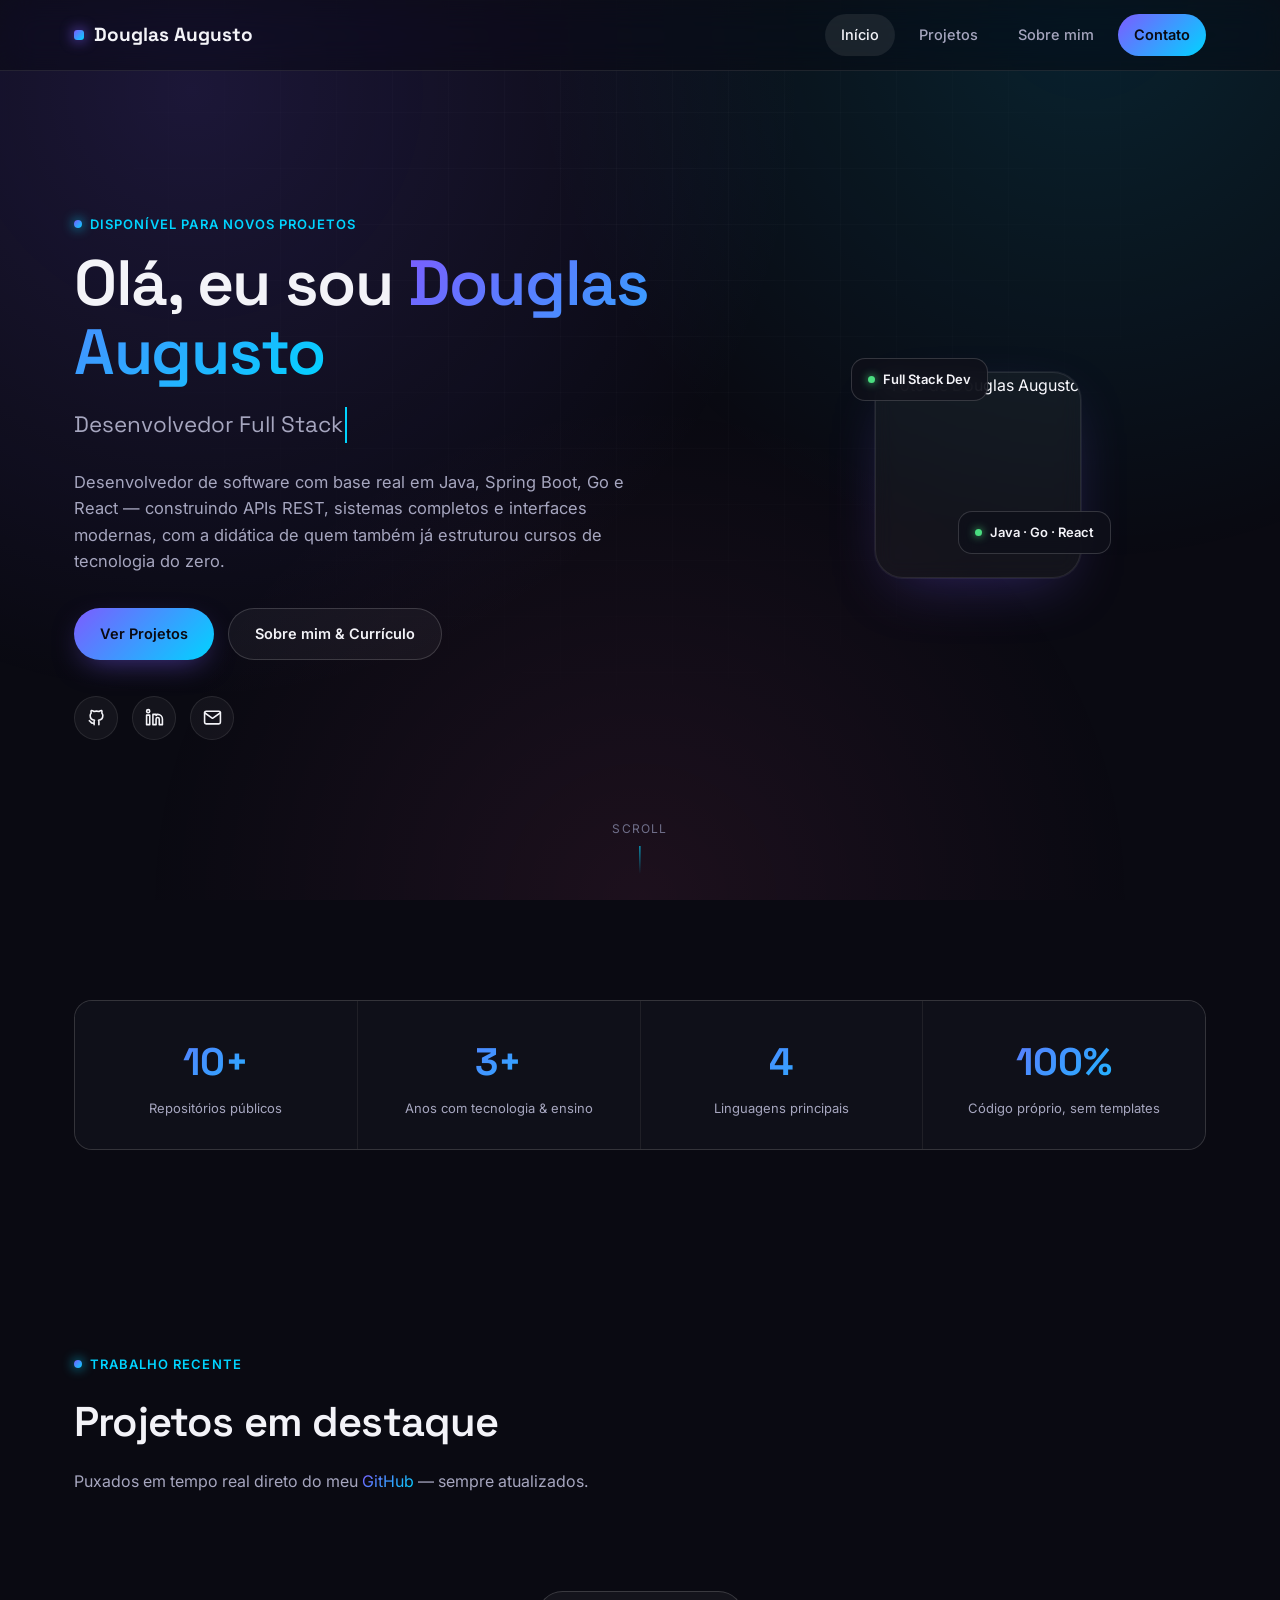
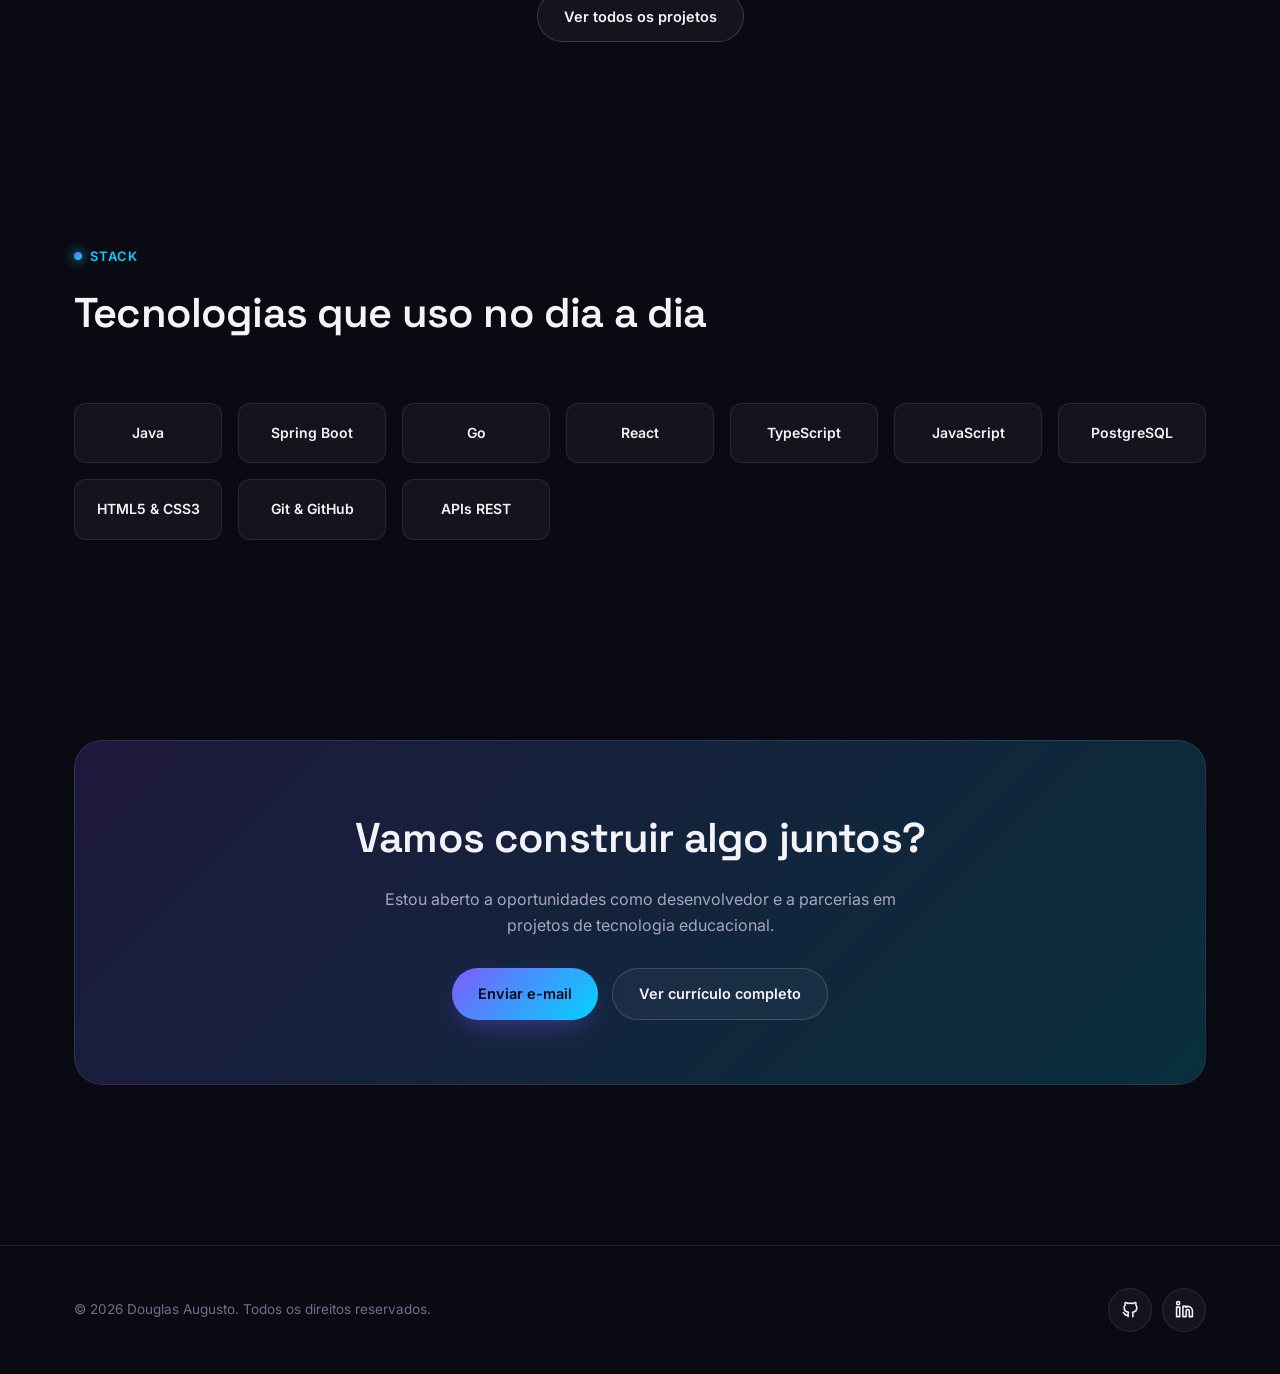
==== index.html @ 222b42fe "feat: site de portfólio moderno com projetos do GitHub em tempo real" ====
<!DOCTYPE html>
<html lang="pt-BR">
<head>
  <meta charset="UTF-8" />
  <meta name="viewport" content="width=device-width, initial-scale=1.0" />
  <title>Douglas Augusto — Desenvolvedor Full Stack</title>
  <meta name="description" content="Portfólio de Douglas Augusto, desenvolvedor full stack especializado em Java, Spring Boot, Go e React." />
  <link rel="icon" href="data:image/svg+xml,<svg xmlns=%22http://www.w3.org/2000/svg%22 viewBox=%220 0 100 100%22><rect width=%22100%22 height=%22100%22 rx=%2220%22 fill=%22%237c5cff%22/><text x=%2250%22 y=%2268%22 font-size=%2258%22 fill=%22white%22 text-anchor=%22middle%22 font-family=%22sans-serif%22>D</text></svg>" />
  <link rel="preconnect" href="https://fonts.googleapis.com" />
  <link rel="preconnect" href="https://fonts.gstatic.com" crossorigin />
  <link href="https://fonts.googleapis.com/css2?family=Inter:wght@400;500;600;700&family=Space+Grotesk:wght@500;600;700&display=swap" rel="stylesheet" />
  <link rel="stylesheet" href="css/style.css" />
</head>
<body>
  <div class="noise-grid"></div>

  <nav class="navbar">
    <div class="container">
      <a href="index.html" class="logo"><span class="dot"></span> Douglas Augusto</a>
      <div class="nav-links">
        <a href="index.html" class="active">Início</a>
        <a href="projetos.html">Projetos</a>
        <a href="sobre.html">Sobre mim</a>
        <a href="sobre.html#contato" class="nav-cta">Contato</a>
      </div>
      <button class="nav-toggle" aria-label="Abrir menu"><span></span><span></span><span></span></button>
    </div>
  </nav>

  <header class="hero">
    <div class="container hero-grid">
      <div>
        <div class="eyebrow">Disponível para novos projetos</div>
        <h1>Olá, eu sou <span class="gradient-text">Douglas Augusto</span></h1>
        <div class="role-line"><span class="typed"></span><span class="cursor">&nbsp;</span></div>
        <p class="lead">
          Desenvolvedor de software com base real em Java, Spring Boot, Go e React —
          construindo APIs REST, sistemas completos e interfaces modernas, com a didática de
          quem também já estruturou cursos de tecnologia do zero.
        </p>
        <div class="btn-row">
          <a href="projetos.html" class="btn btn-primary">Ver Projetos</a>
          <a href="sobre.html" class="btn btn-ghost">Sobre mim &amp; Currículo</a>
        </div>
        <div class="hero-social">
          <a class="icon-btn" href="https://github.com/DouglasAugusto01" target="_blank" rel="noopener" title="GitHub">
            <svg viewBox="0 0 24 24" fill="none" stroke-width="2" stroke-linecap="round" stroke-linejoin="round"><path d="M9 19c-4.3 1.4-4.3-2.5-6-3m12 5v-3.5c0-1 .1-1.4-.5-2 2.8-.3 5.5-1.4 5.5-6a4.6 4.6 0 0 0-1.3-3.2 4.2 4.2 0 0 0-.1-3.2s-1.1-.3-3.5 1.3a12.3 12.3 0 0 0-6.2 0C6.5 2.8 5.4 3.1 5.4 3.1a4.2 4.2 0 0 0-.1 3.2A4.6 4.6 0 0 0 4 9.5c0 4.6 2.7 5.7 5.5 6-.6.6-.6 1.2-.5 2V21"/></svg>
          </a>
          <a class="icon-btn" href="https://www.linkedin.com/in/douglas-augusto-967036177" target="_blank" rel="noopener" title="LinkedIn">
            <svg viewBox="0 0 24 24" fill="none" stroke-width="2" stroke-linecap="round" stroke-linejoin="round"><path d="M16 8a6 6 0 0 1 6 6v7h-4v-7a2 2 0 0 0-2-2 2 2 0 0 0-2 2v7h-4V8h4v1.5A5 5 0 0 1 16 8z"/><rect x="2" y="9" width="4" height="12"/><circle cx="4" cy="4" r="2"/></svg>
          </a>
          <a class="icon-btn" href="mailto:dodo.augusto1998@gmail.com" title="E-mail">
            <svg viewBox="0 0 24 24" fill="none" stroke-width="2" stroke-linecap="round" stroke-linejoin="round"><path d="M4 4h16v16H4z" opacity="0"/><path d="M22 6c0-1.1-.9-2-2-2H4a2 2 0 0 0-2 2v12a2 2 0 0 0 2 2h16a2 2 0 0 0 2-2V6z"/><path d="m22 6-10 7L2 6"/></svg>
          </a>
        </div>
      </div>
      <div class="hero-visual">
        <div class="orbit-card">
          <img src="https://avatars.githubusercontent.com/u/127066100?v=4" alt="Foto de Douglas Augusto" loading="eager" />
        </div>
        <div class="orbit-badge badge-1"><span class="led"></span> Full Stack Dev</div>
        <div class="orbit-badge badge-2"><span class="led"></span> Java · Go · React</div>
      </div>
    </div>
    <div class="scroll-cue"><span>scroll</span><span class="line"></span></div>
  </header>

  <section>
    <div class="container reveal">
      <div class="stats-bar">
        <div class="stat"><div class="num" data-count="10" data-suffix="+">0</div><div class="label">Repositórios públicos</div></div>
        <div class="stat"><div class="num" data-count="3" data-suffix="+">0</div><div class="label">Anos com tecnologia &amp; ensino</div></div>
        <div class="stat"><div class="num" data-count="4">0</div><div class="label">Linguagens principais</div></div>
        <div class="stat"><div class="num" data-count="100" data-suffix="%">0</div><div class="label">Código próprio, sem templates</div></div>
      </div>
    </div>
  </section>

  <section id="projetos">
    <div class="container">
      <div class="section-head reveal">
        <div class="eyebrow">Trabalho recente</div>
        <h2>Projetos em destaque</h2>
        <p>Puxados em tempo real direto do meu <a class="gradient-text" href="https://github.com/DouglasAugusto01" target="_blank" rel="noopener">GitHub</a> — sempre atualizados.</p>
      </div>
      <div class="grid-3 projects-grid" data-featured-projects>
        <div class="skeleton"></div>
        <div class="skeleton"></div>
        <div class="skeleton"></div>
      </div>
      <div style="text-align:center; margin-top: 40px;" class="reveal">
        <a href="projetos.html" class="btn btn-ghost">Ver todos os projetos</a>
      </div>
    </div>
  </section>

  <section>
    <div class="container">
      <div class="section-head reveal">
        <div class="eyebrow">Stack</div>
        <h2>Tecnologias que uso no dia a dia</h2>
      </div>
      <div class="tech-grid reveal">
        <div class="tech-pill">Java</div>
        <div class="tech-pill">Spring Boot</div>
        <div class="tech-pill">Go</div>
        <div class="tech-pill">React</div>
        <div class="tech-pill">TypeScript</div>
        <div class="tech-pill">JavaScript</div>
        <div class="tech-pill">PostgreSQL</div>
        <div class="tech-pill">HTML5 &amp; CSS3</div>
        <div class="tech-pill">Git &amp; GitHub</div>
        <div class="tech-pill">APIs REST</div>
      </div>
    </div>
  </section>

  <section>
    <div class="container">
      <div class="cta-band reveal">
        <h2>Vamos construir algo juntos?</h2>
        <p>Estou aberto a oportunidades como desenvolvedor e a parcerias em projetos de tecnologia educacional.</p>
        <div class="btn-row">
          <a href="mailto:dodo.augusto1998@gmail.com" class="btn btn-primary">Enviar e-mail</a>
          <a href="sobre.html" class="btn btn-ghost">Ver currículo completo</a>
        </div>
      </div>
    </div>
  </section>

  <footer>
    <div class="container footer-row">
      <p>&copy; <span id="year"></span> Douglas Augusto. Todos os direitos reservados.</p>
      <div class="footer-social">
        <a class="icon-btn" href="https://github.com/DouglasAugusto01" target="_blank" rel="noopener" title="GitHub">
          <svg viewBox="0 0 24 24" fill="none" stroke-width="2" stroke-linecap="round" stroke-linejoin="round"><path d="M9 19c-4.3 1.4-4.3-2.5-6-3m12 5v-3.5c0-1 .1-1.4-.5-2 2.8-.3 5.5-1.4 5.5-6a4.6 4.6 0 0 0-1.3-3.2 4.2 4.2 0 0 0-.1-3.2s-1.1-.3-3.5 1.3a12.3 12.3 0 0 0-6.2 0C6.5 2.8 5.4 3.1 5.4 3.1a4.2 4.2 0 0 0-.1 3.2A4.6 4.6 0 0 0 4 9.5c0 4.6 2.7 5.7 5.5 6-.6.6-.6 1.2-.5 2V21"/></svg>
        </a>
        <a class="icon-btn" href="https://www.linkedin.com/in/douglas-augusto-967036177" target="_blank" rel="noopener" title="LinkedIn">
          <svg viewBox="0 0 24 24" fill="none" stroke-width="2" stroke-linecap="round" stroke-linejoin="round"><path d="M16 8a6 6 0 0 1 6 6v7h-4v-7a2 2 0 0 0-2-2 2 2 0 0 0-2 2v7h-4V8h4v1.5A5 5 0 0 1 16 8z"/><rect x="2" y="9" width="4" height="12"/><circle cx="4" cy="4" r="2"/></svg>
        </a>
      </div>
    </div>
  </footer>

  <script>document.getElementById("year").textContent = new Date().getFullYear();</script>
  <script src="js/main.js"></script>
  <script src="js/projects.js"></script>
</body>
</html>
---- css/style.css ----
/* ========================================================
   Douglas Augusto — Portfolio
   ======================================================== */

:root {
  --bg: #0a0a12;
  --bg-alt: #0f1019;
  --surface: rgba(255, 255, 255, 0.045);
  --surface-strong: rgba(255, 255, 255, 0.08);
  --border: rgba(255, 255, 255, 0.09);
  --border-strong: rgba(255, 255, 255, 0.16);
  --text: #f3f3f8;
  --text-dim: #a6a6bf;
  --text-dimmer: #6f6f8a;
  --accent-1: #7c5cff;
  --accent-2: #00d4ff;
  --accent-3: #ff5ca8;
  --gradient: linear-gradient(135deg, var(--accent-1), var(--accent-2));
  --gradient-soft: linear-gradient(135deg, rgba(124, 92, 255, 0.18), rgba(0, 212, 255, 0.18));
  --radius: 18px;
  --radius-sm: 12px;
  --maxw: 1180px;
  --font-head: "Space Grotesk", "Inter", sans-serif;
  --font-body: "Inter", sans-serif;
  --shadow-glow: 0 0 0 1px rgba(255,255,255,0.06), 0 20px 60px -20px rgba(124, 92, 255, 0.35);
}

* { box-sizing: border-box; }
html { scroll-behavior: smooth; }

body {
  margin: 0;
  background: var(--bg);
  color: var(--text);
  font-family: var(--font-body);
  line-height: 1.6;
  -webkit-font-smoothing: antialiased;
  overflow-x: hidden;
}

body::before {
  content: "";
  position: fixed;
  inset: 0;
  z-index: -2;
  background:
    radial-gradient(circle at 15% 10%, rgba(124, 92, 255, 0.16), transparent 45%),
    radial-gradient(circle at 85% 0%, rgba(0, 212, 255, 0.12), transparent 40%),
    radial-gradient(circle at 50% 100%, rgba(255, 92, 168, 0.08), transparent 45%);
  pointer-events: none;
}

.noise-grid {
  position: fixed;
  inset: 0;
  z-index: -1;
  background-image:
    linear-gradient(rgba(255,255,255,0.025) 1px, transparent 1px),
    linear-gradient(90deg, rgba(255,255,255,0.025) 1px, transparent 1px);
  background-size: 56px 56px;
  mask-image: radial-gradient(circle at 50% 20%, black 0%, transparent 70%);
  pointer-events: none;
}

img { max-width: 100%; display: block; }
a { color: inherit; text-decoration: none; }
ul { margin: 0; padding: 0; }
li { list-style: none; }

.container {
  width: 100%;
  max-width: var(--maxw);
  margin: 0 auto;
  padding: 0 24px;
}

h1, h2, h3, h4 { font-family: var(--font-head); font-weight: 600; margin: 0; letter-spacing: -0.02em; }

.gradient-text {
  background: var(--gradient);
  -webkit-background-clip: text;
  background-clip: text;
  color: transparent;
}

.eyebrow {
  display: inline-flex;
  align-items: center;
  gap: 8px;
  font-size: 13px;
  font-weight: 600;
  letter-spacing: 0.08em;
  text-transform: uppercase;
  color: var(--accent-2);
  margin-bottom: 14px;
}
.eyebrow::before {
  content: "";
  width: 8px;
  height: 8px;
  border-radius: 50%;
  background: var(--gradient);
  box-shadow: 0 0 12px var(--accent-2);
}

/* ---------- Navbar ---------- */
.navbar {
  position: fixed;
  top: 0;
  left: 0;
  right: 0;
  z-index: 100;
  background: rgba(10, 10, 18, 0.55);
  backdrop-filter: blur(16px) saturate(140%);
  border-bottom: 1px solid var(--border);
  transition: background 0.3s ease;
}
.navbar .container {
  display: flex;
  align-items: center;
  justify-content: space-between;
  height: 70px;
}
.logo {
  font-family: var(--font-head);
  font-weight: 700;
  font-size: 19px;
  display: flex;
  align-items: center;
  gap: 10px;
}
.logo .dot {
  width: 10px;
  height: 10px;
  border-radius: 3px;
  background: var(--gradient);
  box-shadow: 0 0 14px var(--accent-1);
}
.nav-links {
  display: flex;
  align-items: center;
  gap: 8px;
}
.nav-links a {
  font-size: 14.5px;
  font-weight: 500;
  color: var(--text-dim);
  padding: 9px 16px;
  border-radius: 999px;
  transition: all 0.25s ease;
}
.nav-links a:hover { color: var(--text); background: var(--surface); }
.nav-links a.active { color: var(--text); background: var(--surface-strong); }
.nav-cta {
  background: var(--gradient);
  color: #0a0a12 !important;
  font-weight: 600 !important;
}
.nav-cta:hover { filter: brightness(1.08); background: var(--gradient) !important; }

.nav-toggle {
  display: none;
  flex-direction: column;
  gap: 5px;
  background: none;
  border: none;
  cursor: pointer;
  padding: 8px;
}
.nav-toggle span {
  width: 22px;
  height: 2px;
  background: var(--text);
  border-radius: 2px;
  transition: 0.25s ease;
}

/* ---------- Buttons ---------- */
.btn {
  display: inline-flex;
  align-items: center;
  gap: 8px;
  padding: 13px 26px;
  border-radius: 999px;
  font-weight: 600;
  font-size: 14.5px;
  cursor: pointer;
  border: 1px solid var(--border-strong);
  transition: all 0.25s ease;
  white-space: nowrap;
}
.btn-primary {
  background: var(--gradient);
  color: #0a0a12;
  border: none;
  box-shadow: 0 10px 30px -10px rgba(124, 92, 255, 0.55);
}
.btn-primary:hover { transform: translateY(-2px); box-shadow: 0 14px 36px -10px rgba(124, 92, 255, 0.7); }
.btn-ghost {
  background: var(--surface);
  color: var(--text);
}
.btn-ghost:hover { background: var(--surface-strong); transform: translateY(-2px); }
.btn-row { display: flex; gap: 14px; flex-wrap: wrap; }

/* ---------- Hero ---------- */
.hero {
  min-height: 100vh;
  display: flex;
  align-items: center;
  padding-top: 110px;
  padding-bottom: 60px;
}
.hero-grid {
  display: grid;
  grid-template-columns: 1.15fr 0.85fr;
  gap: 60px;
  align-items: center;
}
.hero h1 {
  font-size: clamp(2.4rem, 5vw, 4rem);
  line-height: 1.08;
  margin-bottom: 20px;
}
.hero .role-line {
  font-size: clamp(1.1rem, 2vw, 1.4rem);
  color: var(--text-dim);
  margin-bottom: 26px;
  min-height: 1.6em;
  font-family: var(--font-head);
}
.role-line .cursor {
  display: inline-block;
  width: 2px;
  background: var(--accent-2);
  margin-left: 2px;
  animation: blink 1s step-end infinite;
}
@keyframes blink { 50% { opacity: 0; } }

.hero p.lead {
  color: var(--text-dim);
  max-width: 560px;
  font-size: 16.5px;
  margin-bottom: 34px;
}

.hero-social {
  display: flex;
  gap: 14px;
  margin-top: 36px;
}
.icon-btn {
  width: 44px;
  height: 44px;
  display: flex;
  align-items: center;
  justify-content: center;
  border-radius: 50%;
  background: var(--surface);
  border: 1px solid var(--border);
  transition: all 0.25s ease;
}
.icon-btn:hover { background: var(--surface-strong); transform: translateY(-3px); border-color: var(--accent-2); }
.icon-btn svg { width: 19px; height: 19px; stroke: var(--text); }

.hero-visual {
  position: relative;
  aspect-ratio: 1;
  max-width: 420px;
  margin: 0 auto;
}
.orbit-card {
  position: relative;
  width: 100%;
  height: 100%;
  border-radius: 28px;
  background: var(--surface);
  border: 1px solid var(--border);
  backdrop-filter: blur(10px);
  overflow: hidden;
  box-shadow: var(--shadow-glow);
}
.orbit-card img {
  width: 100%;
  height: 100%;
  object-fit: cover;
  filter: grayscale(0.1) contrast(1.05);
}
.orbit-badge {
  position: absolute;
  padding: 10px 16px;
  border-radius: 14px;
  background: rgba(15, 16, 25, 0.85);
  border: 1px solid var(--border-strong);
  backdrop-filter: blur(12px);
  font-size: 13px;
  font-weight: 600;
  display: flex;
  align-items: center;
  gap: 8px;
  animation: float 6s ease-in-out infinite;
}
.orbit-badge span.led { width: 7px; height: 7px; border-radius: 50%; background: #4ade80; box-shadow: 0 0 8px #4ade80; }
.badge-1 { top: -14px; left: -24px; animation-delay: 0s; }
.badge-2 { bottom: 24px; right: -30px; animation-delay: 1.4s; }
@keyframes float {
  0%, 100% { transform: translateY(0px); }
  50% { transform: translateY(-10px); }
}

.scroll-cue {
  position: absolute;
  bottom: 26px;
  left: 50%;
  transform: translateX(-50%);
  font-size: 12px;
  color: var(--text-dimmer);
  display: flex;
  flex-direction: column;
  align-items: center;
  gap: 8px;
  letter-spacing: 0.1em;
  text-transform: uppercase;
}
.scroll-cue .line {
  width: 1px;
  height: 28px;
  background: linear-gradient(var(--accent-2), transparent);
  animation: scrolldown 1.8s ease-in-out infinite;
}
@keyframes scrolldown { 0% { transform: scaleY(0); opacity: 0;} 40% {transform: scaleY(1); opacity:1;} 100% {transform: scaleY(1); opacity: 0;} }

/* ---------- Section shells ---------- */
section { padding: 100px 0; position: relative; }
.section-head { max-width: 640px; margin-bottom: 56px; }
.section-head h2 { font-size: clamp(1.8rem, 3.4vw, 2.6rem); }
.section-head p { color: var(--text-dim); margin-top: 14px; font-size: 16px; }

/* ---------- Stats ---------- */
.stats-bar {
  display: grid;
  grid-template-columns: repeat(4, 1fr);
  gap: 1px;
  background: var(--border);
  border: 1px solid var(--border);
  border-radius: var(--radius);
  overflow: hidden;
}
.stat {
  background: var(--bg-alt);
  padding: 30px 20px;
  text-align: center;
}
.stat .num {
  font-family: var(--font-head);
  font-size: clamp(1.8rem, 3vw, 2.4rem);
  font-weight: 700;
  background: var(--gradient);
  -webkit-background-clip: text;
  background-clip: text;
  color: transparent;
}
.stat .label { color: var(--text-dim); font-size: 13px; margin-top: 6px; }

/* ---------- Cards grid ---------- */
.grid-3 { display: grid; grid-template-columns: repeat(3, 1fr); gap: 24px; }
.grid-2 { display: grid; grid-template-columns: repeat(2, 1fr); gap: 24px; }

.card {
  background: var(--surface);
  border: 1px solid var(--border);
  border-radius: var(--radius);
  padding: 28px;
  transition: all 0.3s ease;
  position: relative;
  overflow: hidden;
}
.card:hover {
  border-color: var(--border-strong);
  transform: translateY(-4px);
  box-shadow: var(--shadow-glow);
}
.card-top { display: flex; align-items: flex-start; justify-content: space-between; gap: 10px; margin-bottom: 16px; }
.card-icon {
  width: 42px; height: 42px;
  border-radius: 12px;
  display: flex; align-items: center; justify-content: center;
  background: var(--gradient-soft);
  flex-shrink: 0;
}
.card-icon svg { width: 20px; height: 20px; stroke: var(--text); }
.card h3 { font-size: 18px; margin-bottom: 8px; }
.card p { color: var(--text-dim); font-size: 14.5px; }

.lang-dot { width: 9px; height: 9px; border-radius: 50%; display: inline-block; margin-right: 6px; }
.tag {
  display: inline-flex;
  align-items: center;
  font-size: 12px;
  font-weight: 600;
  padding: 5px 11px;
  border-radius: 999px;
  background: var(--surface-strong);
  border: 1px solid var(--border);
  color: var(--text-dim);
}
.tag-row { display: flex; gap: 8px; flex-wrap: wrap; margin-top: 16px; }

.project-links { display: flex; gap: 10px; margin-top: 20px; }
.project-links a {
  font-size: 13px;
  font-weight: 600;
  display: flex;
  align-items: center;
  gap: 6px;
  color: var(--text-dim);
  padding: 8px 14px;
  border-radius: 999px;
  border: 1px solid var(--border);
  transition: all 0.2s ease;
}
.project-links a:hover { color: var(--text); border-color: var(--accent-2); }
.project-links svg { width: 14px; height: 14px; }

/* ---------- Tech stack ---------- */
.tech-grid {
  display: grid;
  grid-template-columns: repeat(auto-fit, minmax(130px, 1fr));
  gap: 16px;
}
.tech-pill {
  background: var(--surface);
  border: 1px solid var(--border);
  border-radius: var(--radius-sm);
  padding: 18px 16px;
  text-align: center;
  font-weight: 600;
  font-size: 14px;
  transition: all 0.25s ease;
}
.tech-pill:hover { border-color: var(--accent-2); transform: translateY(-3px); color: var(--accent-2); }

/* ---------- CTA band ---------- */
.cta-band {
  border-radius: 28px;
  background: var(--gradient-soft);
  border: 1px solid var(--border);
  padding: 64px 48px;
  text-align: center;
  position: relative;
  overflow: hidden;
}
.cta-band h2 { font-size: clamp(1.8rem, 3.6vw, 2.6rem); margin-bottom: 16px; }
.cta-band p { color: var(--text-dim); max-width: 520px; margin: 0 auto 30px; }
.cta-band .btn-row { justify-content: center; }

/* ---------- Footer ---------- */
footer {
  border-top: 1px solid var(--border);
  padding: 40px 0;
  margin-top: 60px;
}
.footer-row {
  display: flex;
  align-items: center;
  justify-content: space-between;
  flex-wrap: wrap;
  gap: 16px;
}
.footer-row p { color: var(--text-dimmer); font-size: 13.5px; }
.footer-social { display: flex; gap: 10px; }

/* ---------- Reveal on scroll ---------- */
.reveal { opacity: 0; transform: translateY(24px); transition: opacity 0.7s ease, transform 0.7s ease; }
.reveal.in-view { opacity: 1; transform: translateY(0); }

/* ---------- Page header (Projetos / Sobre) ---------- */
.page-hero {
  padding-top: 150px;
  padding-bottom: 50px;
}
.page-hero h1 { font-size: clamp(2.2rem, 4.4vw, 3.4rem); margin-bottom: 14px; }
.page-hero p { color: var(--text-dim); max-width: 600px; font-size: 16.5px; }

/* ---------- Projects page ---------- */
.filter-row {
  display: flex;
  gap: 10px;
  flex-wrap: wrap;
  margin: 40px 0 44px;
}
.filter-btn {
  padding: 9px 18px;
  border-radius: 999px;
  border: 1px solid var(--border);
  background: var(--surface);
  color: var(--text-dim);
  font-size: 13.5px;
  font-weight: 600;
  cursor: pointer;
  transition: all 0.2s ease;
}
.filter-btn:hover { color: var(--text); }
.filter-btn.active { background: var(--gradient); color: #0a0a12; border: none; }

.projects-grid {
  display: grid;
  grid-template-columns: repeat(3, 1fr);
  gap: 22px;
}
.proj-card { display: flex; flex-direction: column; justify-content: space-between; min-height: 230px; }
.proj-card.hidden { display: none; }

.skeleton {
  background: var(--surface);
  border: 1px solid var(--border);
  border-radius: var(--radius);
  height: 230px;
  position: relative;
  overflow: hidden;
}
.skeleton::after {
  content: "";
  position: absolute;
  inset: 0;
  background: linear-gradient(90deg, transparent, rgba(255,255,255,0.05), transparent);
  animation: shimmer 1.4s infinite;
}
@keyframes shimmer { 0% { transform: translateX(-100%); } 100% { transform: translateX(100%); } }

.state-msg {
  text-align: center;
  padding: 60px 20px;
  color: var(--text-dim);
  display: none;
}
.state-msg.visible { display: block; }
.state-msg a { color: var(--accent-2); font-weight: 600; }

/* ---------- Sobre / CV page ---------- */
.about-grid {
  display: grid;
  grid-template-columns: 300px 1fr;
  gap: 48px;
  align-items: start;
}
.profile-card {
  background: var(--surface);
  border: 1px solid var(--border);
  border-radius: var(--radius);
  padding: 30px;
  text-align: center;
  position: sticky;
  top: 100px;
}
.profile-card img {
  width: 120px;
  height: 120px;
  border-radius: 50%;
  margin: 0 auto 18px;
  border: 3px solid var(--border-strong);
}
.profile-card h3 { font-size: 20px; margin-bottom: 4px; }
.profile-card .role { color: var(--accent-2); font-size: 13.5px; font-weight: 600; margin-bottom: 18px; }
.profile-meta { text-align: left; display: flex; flex-direction: column; gap: 12px; margin-bottom: 22px; font-size: 13.5px; color: var(--text-dim); }
.profile-meta div { display: flex; gap: 10px; align-items: center; }
.profile-meta svg { width: 16px; height: 16px; flex-shrink: 0; stroke: var(--accent-2); }

.cv-section { margin-bottom: 46px; }
.cv-section h2 { font-size: 22px; margin-bottom: 18px; display: flex; align-items: center; gap: 10px; }
.cv-section h2::before {
  content: "";
  width: 4px;
  height: 22px;
  border-radius: 3px;
  background: var(--gradient);
}
.cv-section p.body-text { color: var(--text-dim); font-size: 15.5px; line-height: 1.75; }
.cv-section ul.bullets { display: flex; flex-direction: column; gap: 10px; margin-top: 4px; }
.cv-section ul.bullets li {
  color: var(--text-dim);
  font-size: 15px;
  padding-left: 20px;
  position: relative;
  line-height: 1.6;
}
.cv-section ul.bullets li::before {
  content: "";
  position: absolute;
  left: 0;
  top: 9px;
  width: 7px;
  height: 7px;
  border-radius: 50%;
  background: var(--gradient);
}

.skill-group { margin-bottom: 20px; }
.skill-group h4 { font-size: 14px; color: var(--text); margin-bottom: 10px; }

.timeline { position: relative; padding-left: 26px; border-left: 2px solid var(--border); display: flex; flex-direction: column; gap: 34px; }
.timeline-item { position: relative; }
.timeline-item::before {
  content: "";
  position: absolute;
  left: -32px;
  top: 4px;
  width: 12px;
  height: 12px;
  border-radius: 50%;
  background: var(--gradient);
  box-shadow: 0 0 0 4px var(--bg);
}
.timeline-item .role-row {
  display: flex;
  align-items: baseline;
  justify-content: space-between;
  flex-wrap: wrap;
  gap: 8px;
  margin-bottom: 6px;
}
.timeline-item h4 { font-size: 16.5px; }
.timeline-item .place { color: var(--accent-2); font-weight: 500; font-size: 14.5px; }
.timeline-item .dates { color: var(--text-dimmer); font-size: 13px; font-style: italic; white-space: nowrap; }
.timeline-item ul.bullets { margin-top: 10px; }

.edu-item { display: flex; justify-content: space-between; gap: 10px; flex-wrap: wrap; padding: 16px 0; border-bottom: 1px solid var(--border); }
.edu-item:last-child { border-bottom: none; }
.edu-item .course { font-weight: 600; font-size: 15.5px; }
.edu-item .place { color: var(--text-dim); font-size: 14px; }
.edu-item .status { font-size: 12.5px; color: var(--accent-2); font-weight: 600; }

/* ---------- Responsive ---------- */
@media (max-width: 980px) {
  .hero-grid { grid-template-columns: 1fr; }
  .hero-visual { max-width: 320px; margin-top: 20px; }
  .grid-3, .projects-grid { grid-template-columns: repeat(2, 1fr); }
  .about-grid { grid-template-columns: 1fr; }
  .profile-card { position: static; }
  .stats-bar { grid-template-columns: repeat(2, 1fr); }
}

@media (max-width: 720px) {
  .nav-links { position: fixed; top: 70px; left: 0; right: 0; background: rgba(10,10,18,0.97); backdrop-filter: blur(16px); flex-direction: column; align-items: stretch; padding: 16px; gap: 6px; border-bottom: 1px solid var(--border); transform: translateY(-110%); opacity: 0; transition: all 0.3s ease; pointer-events: none; }
  .nav-links.open { transform: translateY(0); opacity: 1; pointer-events: auto; }
  .nav-links a { text-align: center; padding: 12px; }
  .nav-toggle { display: flex; }
  .grid-3, .projects-grid, .grid-2 { grid-template-columns: 1fr; }
  section { padding: 70px 0; }
  .cta-band { padding: 44px 24px; }
  .btn-row { flex-direction: column; }
  .btn { justify-content: center; }
}

/* ---------- Print (CV) ---------- */
@media print {
  .navbar, footer, .profile-meta svg, .scroll-cue, .noise-grid { display: none !important; }
  body { background: #fff; color: #111; }
  body::before { display: none; }
  .profile-card, .card, .cv-section, .timeline-item::before { background: #fff; box-shadow: none; }
  .page-hero { padding-top: 10px; }
  a { color: #111; }
}
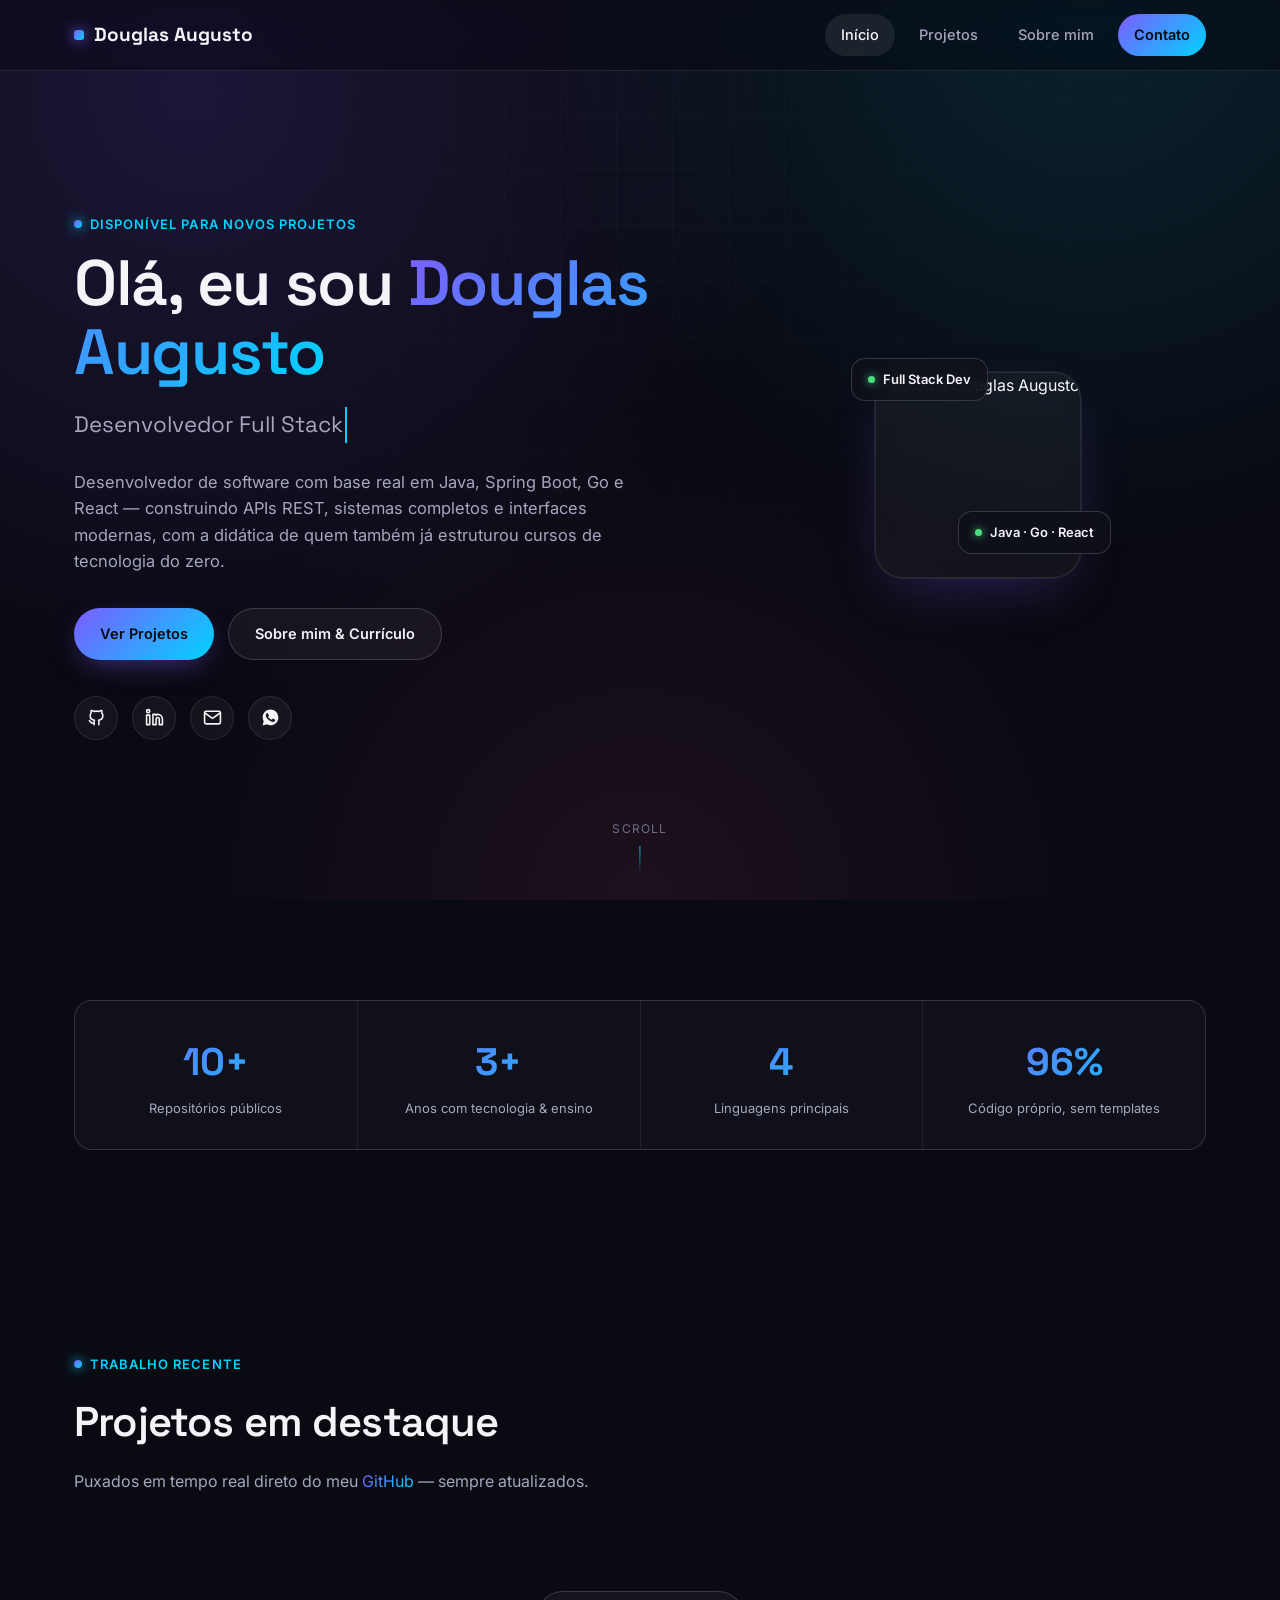
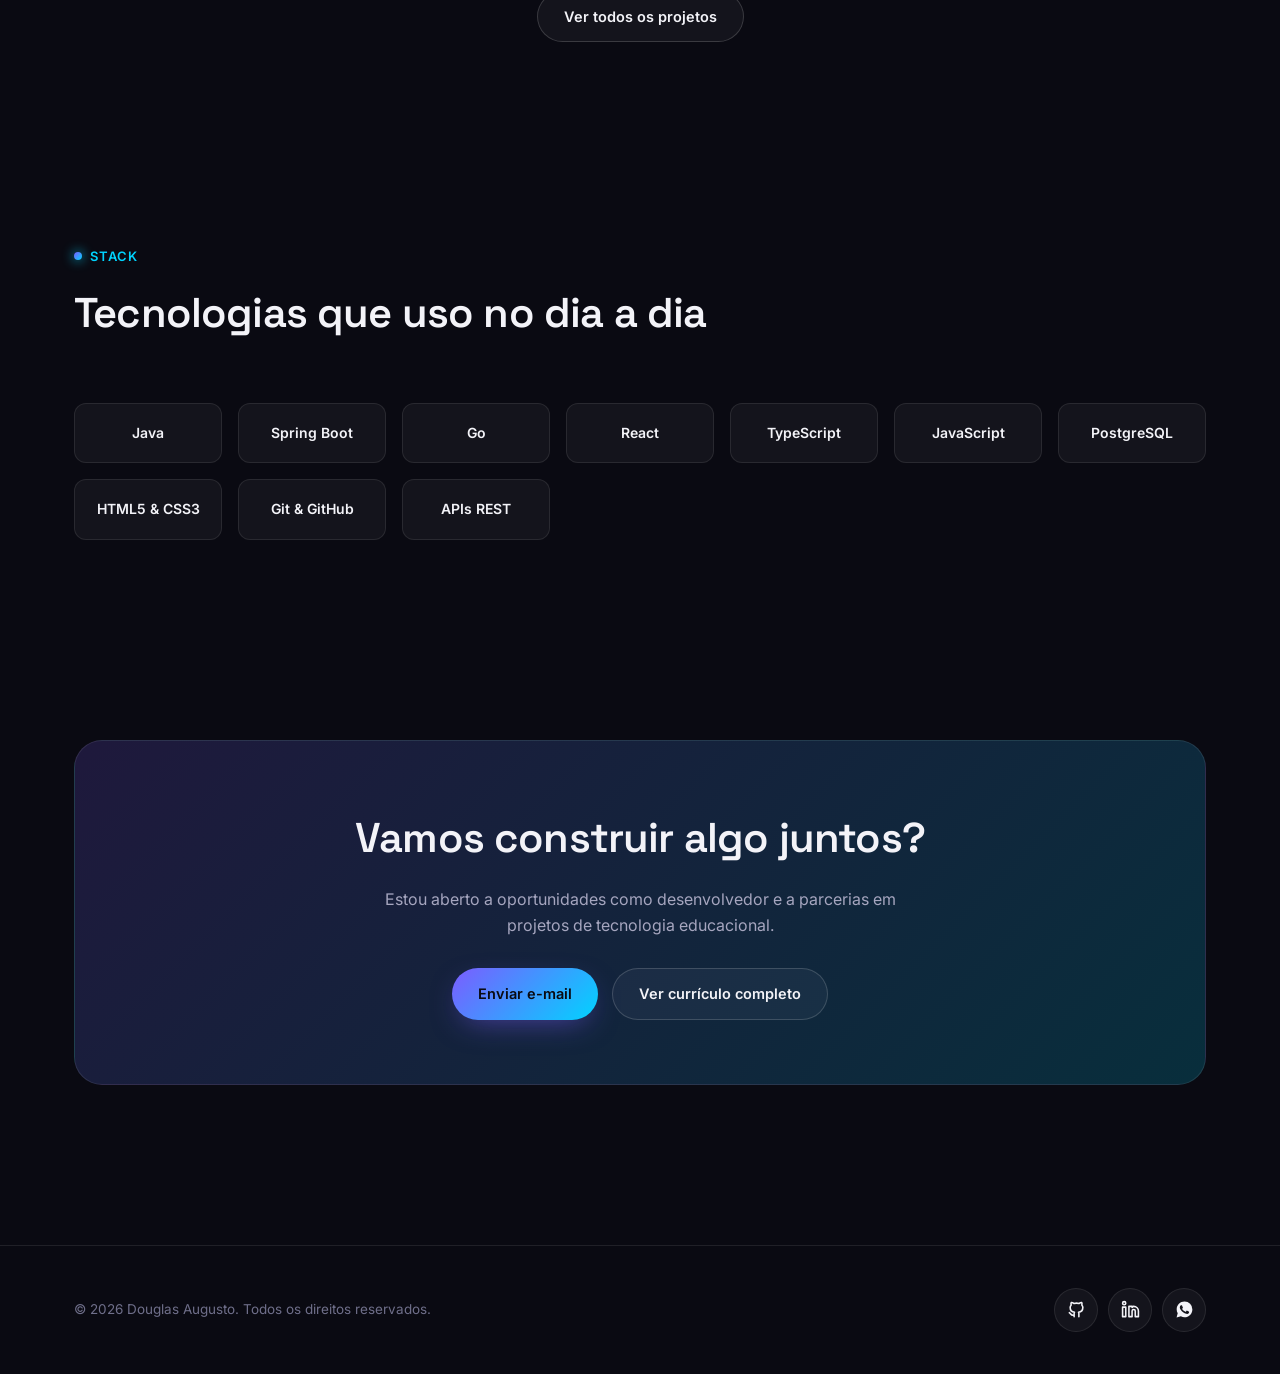
==== commit 16bc9479: "feat: adiciona WhatsApp como forma de contato" ====
--- a/index.html
+++ b/index.html
@@ -51,6 +51,9 @@
           </a>
           <a class="icon-btn" href="mailto:dodo.augusto1998@gmail.com" title="E-mail">
             <svg viewBox="0 0 24 24" fill="none" stroke-width="2" stroke-linecap="round" stroke-linejoin="round"><path d="M4 4h16v16H4z" opacity="0"/><path d="M22 6c0-1.1-.9-2-2-2H4a2 2 0 0 0-2 2v12a2 2 0 0 0 2 2h16a2 2 0 0 0 2-2V6z"/><path d="m22 6-10 7L2 6"/></svg>
+          </a>
+          <a class="icon-btn" href="https://wa.me/5521968968215" target="_blank" rel="noopener" title="WhatsApp">
+            <svg viewBox="0 0 24 24" style="fill:var(--text);stroke:none;"><path d="M12.04 2C6.58 2 2.13 6.45 2.13 11.91c0 1.69.44 3.33 1.28 4.78L2 22l5.44-1.38a9.86 9.86 0 0 0 4.6 1.17h.01c5.46 0 9.9-4.45 9.9-9.91A9.82 9.82 0 0 0 12.04 2zm5.6 14.14c-.24.68-1.19 1.24-1.95 1.4-.52.11-1.2.2-3.48-.75-2.92-1.21-4.8-4.17-4.95-4.37-.14-.2-1.18-1.57-1.18-3 0-1.42.75-2.12 1.01-2.41.26-.29.57-.36.76-.36.19 0 .38 0 .55.01.17.01.41-.07.64.49.24.58.81 2 .88 2.14.07.14.12.31.02.5-.1.19-.15.31-.29.48-.14.17-.3.37-.43.5-.14.14-.29.29-.12.57.17.29.76 1.26 1.64 2.04 1.13 1 2.08 1.31 2.37 1.46.29.14.46.12.63-.07.17-.19.73-.85.93-1.14.19-.29.38-.24.64-.14.26.1 1.65.78 1.93.92.29.14.48.21.55.33.07.12.07.69-.17 1.37z"/></svg>
           </a>
         </div>
       </div>
@@ -138,6 +141,9 @@
         <a class="icon-btn" href="https://www.linkedin.com/in/douglas-augusto-967036177" target="_blank" rel="noopener" title="LinkedIn">
           <svg viewBox="0 0 24 24" fill="none" stroke-width="2" stroke-linecap="round" stroke-linejoin="round"><path d="M16 8a6 6 0 0 1 6 6v7h-4v-7a2 2 0 0 0-2-2 2 2 0 0 0-2 2v7h-4V8h4v1.5A5 5 0 0 1 16 8z"/><rect x="2" y="9" width="4" height="12"/><circle cx="4" cy="4" r="2"/></svg>
         </a>
+        <a class="icon-btn" href="https://wa.me/5521968968215" target="_blank" rel="noopener" title="WhatsApp">
+          <svg viewBox="0 0 24 24" style="fill:var(--text);stroke:none;"><path d="M12.04 2C6.58 2 2.13 6.45 2.13 11.91c0 1.69.44 3.33 1.28 4.78L2 22l5.44-1.38a9.86 9.86 0 0 0 4.6 1.17h.01c5.46 0 9.9-4.45 9.9-9.91A9.82 9.82 0 0 0 12.04 2zm5.6 14.14c-.24.68-1.19 1.24-1.95 1.4-.52.11-1.2.2-3.48-.75-2.92-1.21-4.8-4.17-4.95-4.37-.14-.2-1.18-1.57-1.18-3 0-1.42.75-2.12 1.01-2.41.26-.29.57-.36.76-.36.19 0 .38 0 .55.01.17.01.41-.07.64.49.24.58.81 2 .88 2.14.07.14.12.31.02.5-.1.19-.15.31-.29.48-.14.17-.3.37-.43.5-.14.14-.29.29-.12.57.17.29.76 1.26 1.64 2.04 1.13 1 2.08 1.31 2.37 1.46.29.14.46.12.63-.07.17-.19.73-.85.93-1.14.19-.29.38-.24.64-.14.26.1 1.65.78 1.93.92.29.14.48.21.55.33.07.12.07.69-.17 1.37z"/></svg>
+        </a>
       </div>
     </div>
   </footer>
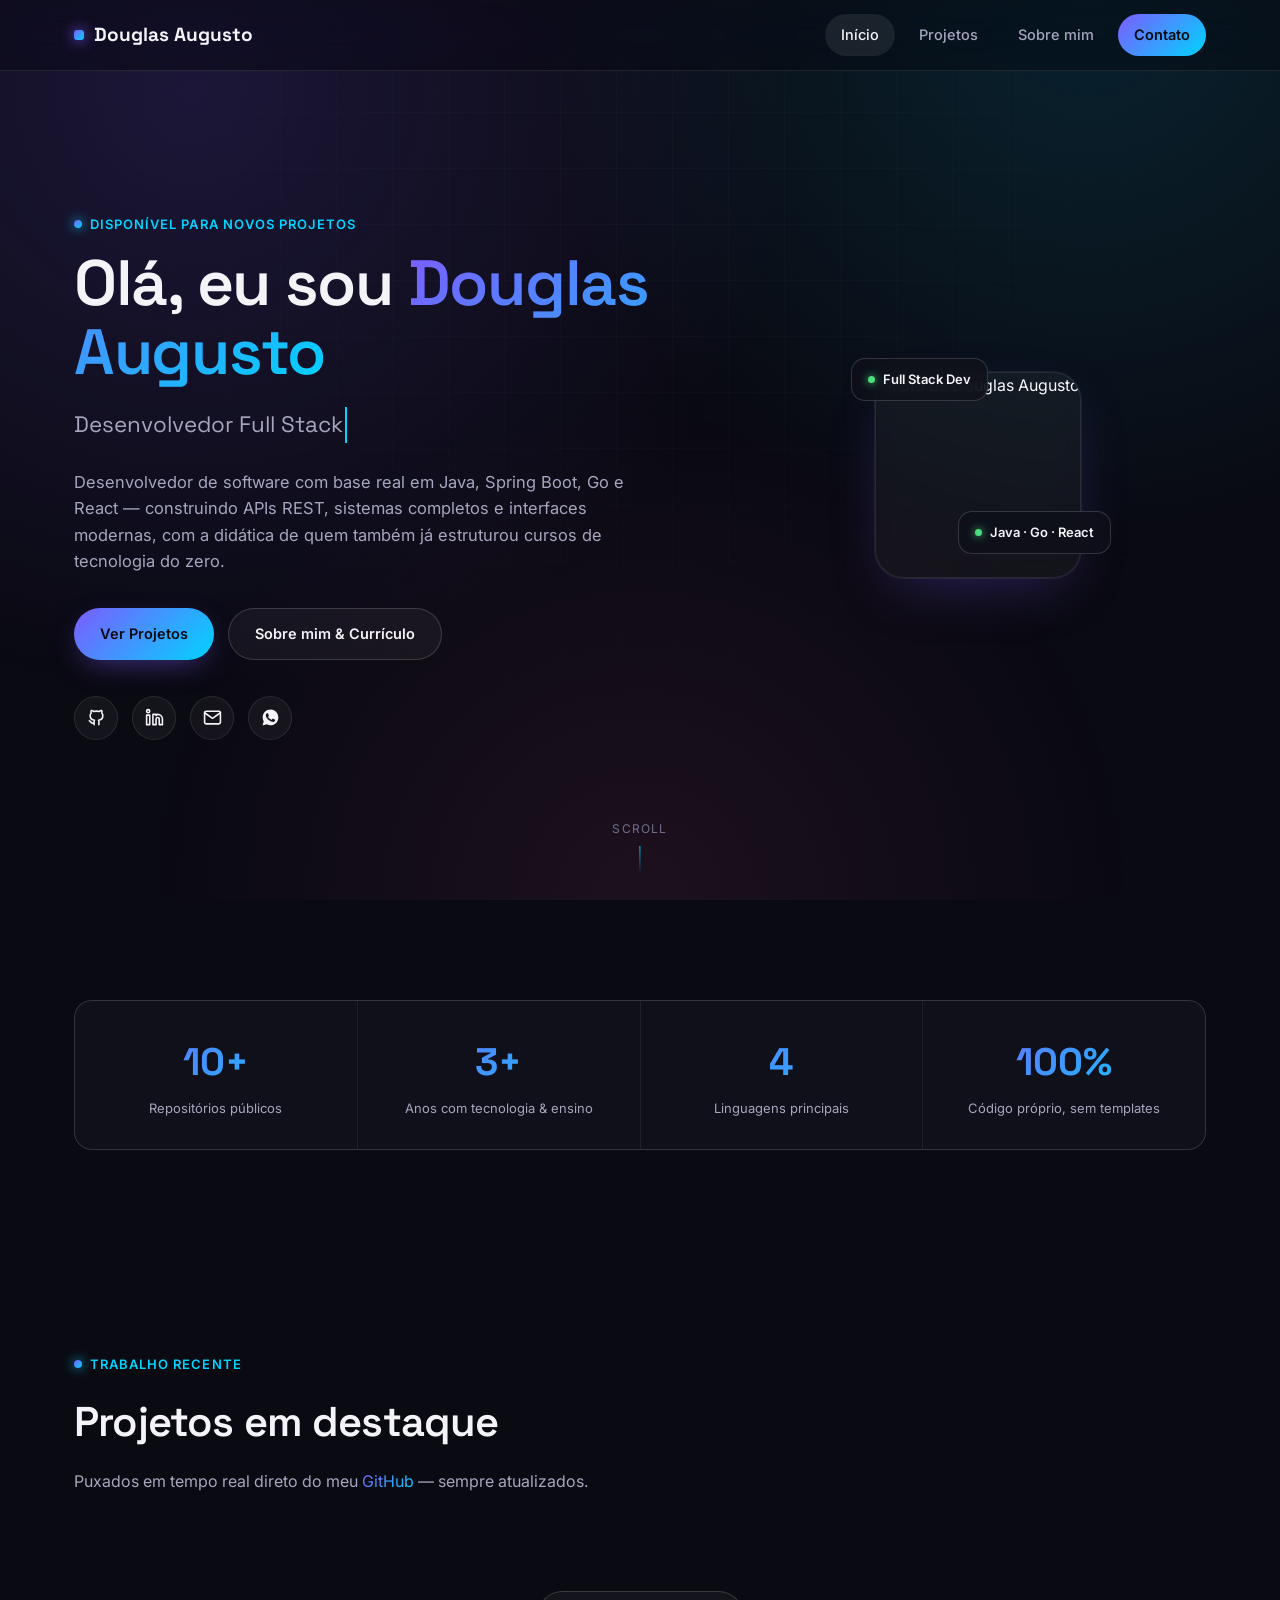
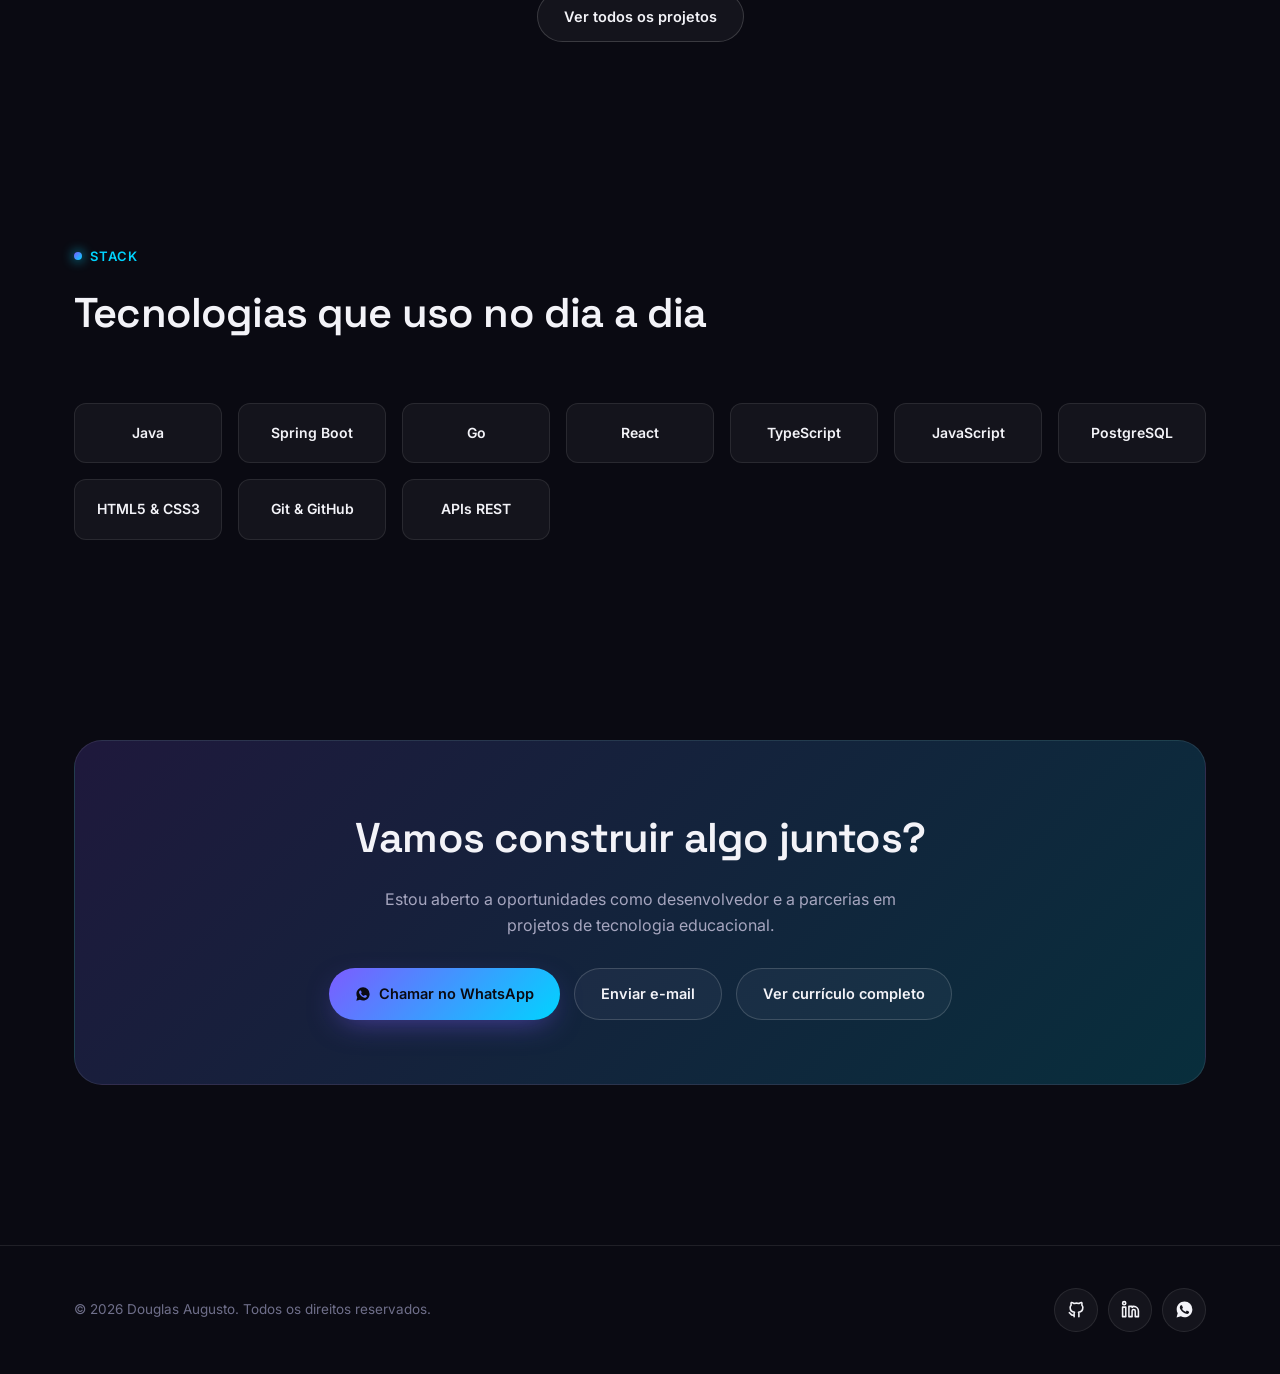
==== commit e6002c12: "feat: adiciona botão de WhatsApp na seção Vamos construir algo juntos" ====
--- a/index.html
+++ b/index.html
@@ -124,7 +124,11 @@
         <h2>Vamos construir algo juntos?</h2>
         <p>Estou aberto a oportunidades como desenvolvedor e a parcerias em projetos de tecnologia educacional.</p>
         <div class="btn-row">
-          <a href="mailto:dodo.augusto1998@gmail.com" class="btn btn-primary">Enviar e-mail</a>
+          <a href="https://wa.me/5521968968215" target="_blank" rel="noopener" class="btn btn-primary">
+            <svg width="16" height="16" viewBox="0 0 24 24" style="fill:#0a0a12;stroke:none;"><path d="M12.04 2C6.58 2 2.13 6.45 2.13 11.91c0 1.69.44 3.33 1.28 4.78L2 22l5.44-1.38a9.86 9.86 0 0 0 4.6 1.17h.01c5.46 0 9.9-4.45 9.9-9.91A9.82 9.82 0 0 0 12.04 2zm5.6 14.14c-.24.68-1.19 1.24-1.95 1.4-.52.11-1.2.2-3.48-.75-2.92-1.21-4.8-4.17-4.95-4.37-.14-.2-1.18-1.57-1.18-3 0-1.42.75-2.12 1.01-2.41.26-.29.57-.36.76-.36.19 0 .38 0 .55.01.17.01.41-.07.64.49.24.58.81 2 .88 2.14.07.14.12.31.02.5-.1.19-.15.31-.29.48-.14.17-.3.37-.43.5-.14.14-.29.29-.12.57.17.29.76 1.26 1.64 2.04 1.13 1 2.08 1.31 2.37 1.46.29.14.46.12.63-.07.17-.19.73-.85.93-1.14.19-.29.38-.24.64-.14.26.1 1.65.78 1.93.92.29.14.48.21.55.33.07.12.07.69-.17 1.37z"/></svg>
+            Chamar no WhatsApp
+          </a>
+          <a href="mailto:dodo.augusto1998@gmail.com" class="btn btn-ghost">Enviar e-mail</a>
           <a href="sobre.html" class="btn btn-ghost">Ver currículo completo</a>
         </div>
       </div>
